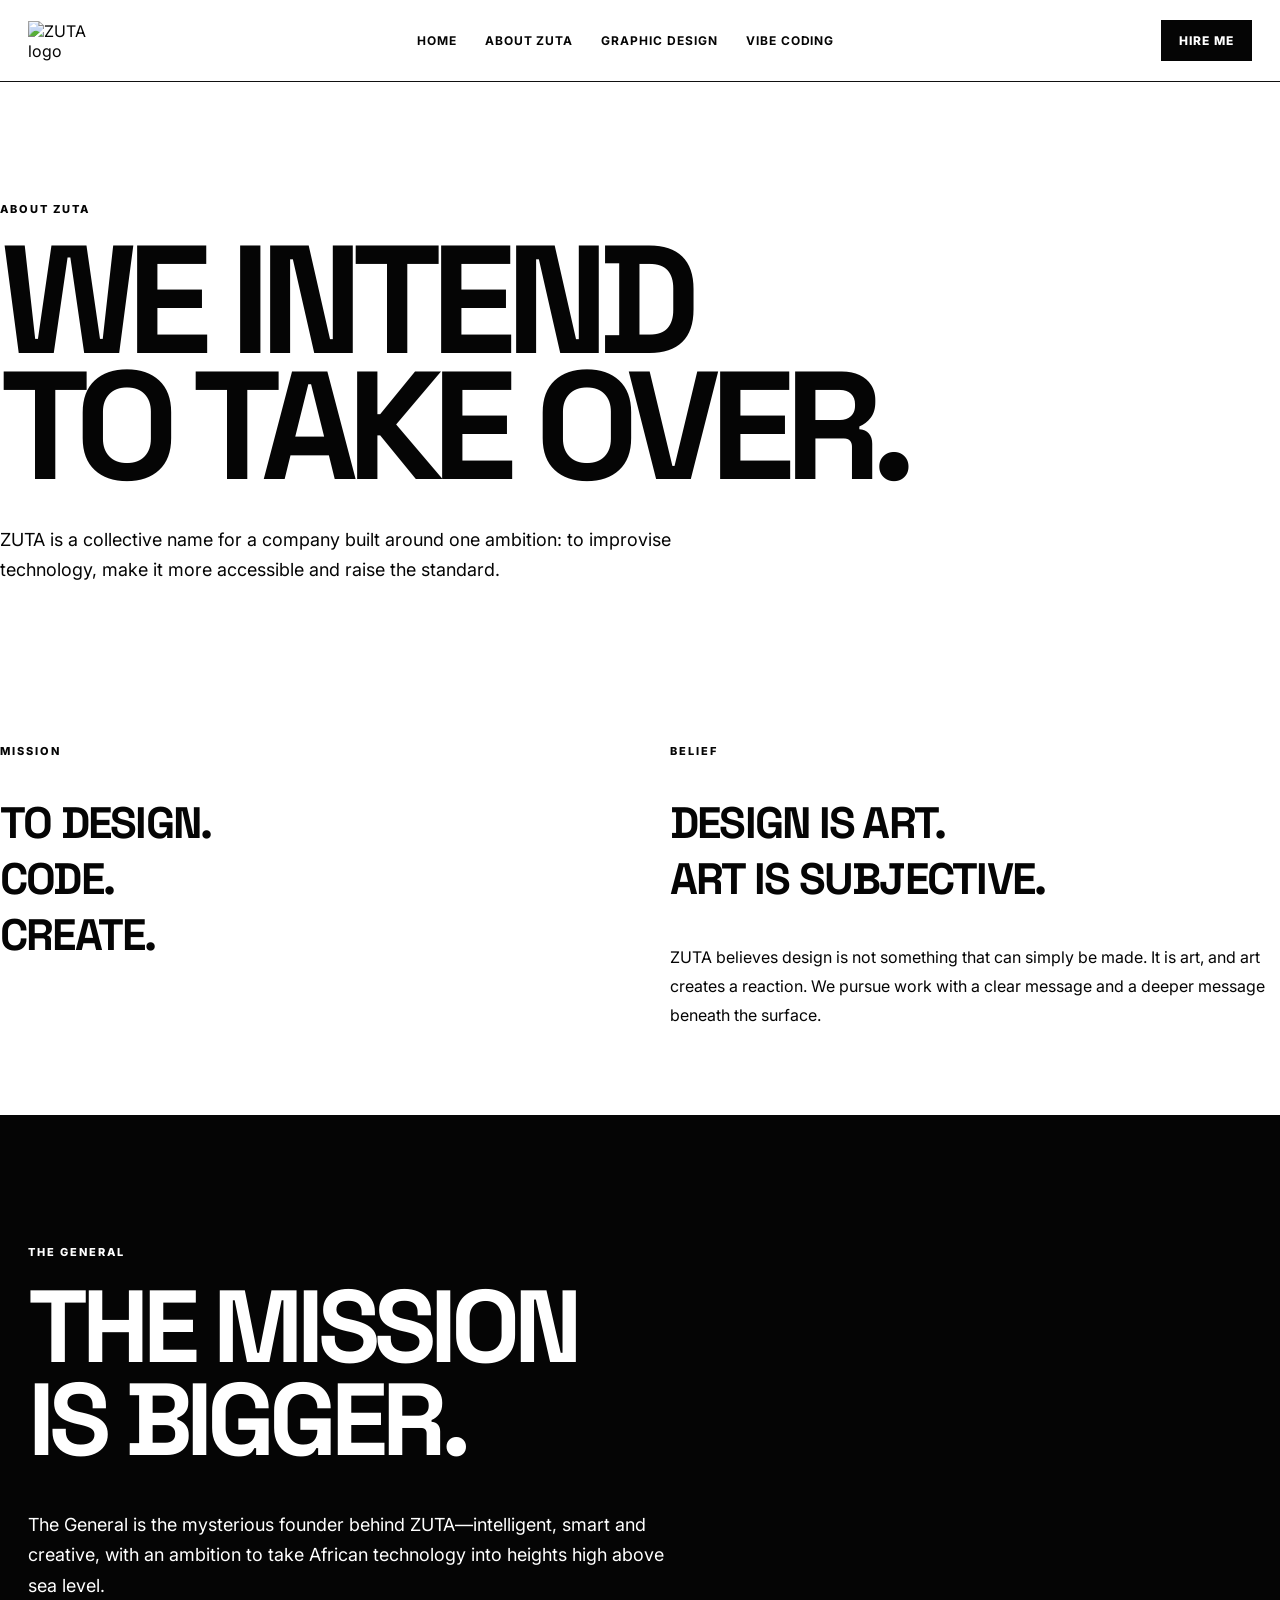
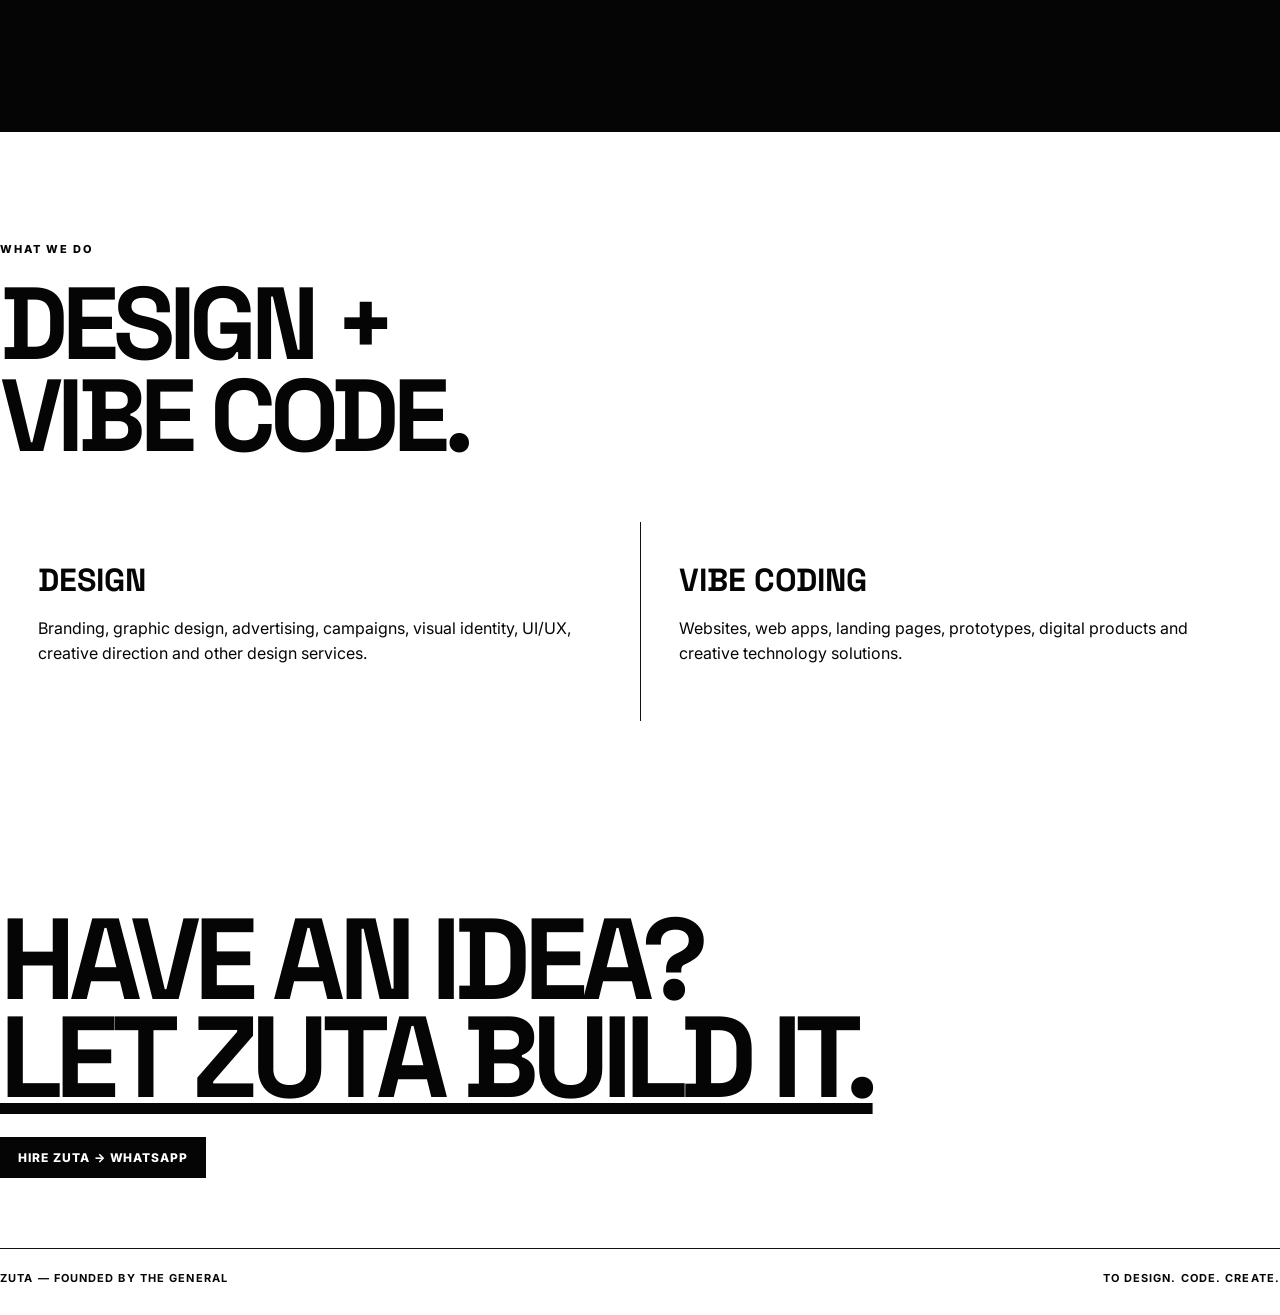
==== about.html @ d52c294c "Add files via upload" ====
<!doctype html><html lang="en"><head><meta charset="utf-8"><meta name="viewport" content="width=device-width,initial-scale=1"><title>About ZUTA — ZUTA</title><link rel="stylesheet" href="styles.css"></head><body><header class="nav wrap">
<a href="index.html"><img src="assets/logo.png" alt="ZUTA logo"></a>
<nav class="navlinks">
<a href="index.html">HOME</a><a href="about.html">ABOUT ZUTA</a><a href="graphic-design.html">GRAPHIC DESIGN</a><a href="vibe-coding.html">VIBE CODING</a>
</nav><a class="hire" href="https://wa.me/447735310361?text=Hi%20ZUTA%2C%20I%27d%20like%20to%20work%20with%20you.">HIRE ME</a><span class="mobile-menu">MENU</span>
</header>
<main>
<section class="pagehero wrap"><div class="label">ABOUT ZUTA</div><h1>WE INTEND<br>TO TAKE OVER.</h1><p>ZUTA is a collective name for a company built around one ambition: to improvise technology, make it more accessible and raise the standard.</p></section>
<section class="section wrap aboutgrid">
<div><div class="label">MISSION</div><h2>TO DESIGN.<br>CODE.<br>CREATE.</h2></div>
<div><div class="label">BELIEF</div><h2>DESIGN IS ART.<br>ART IS SUBJECTIVE.</h2><p>ZUTA believes design is not something that can simply be made. It is art, and art creates a reaction. We pursue work with a clear message and a deeper message beneath the surface.</p></div>
</section>
<section class="statement"><div class="wrap"><div class="label">THE GENERAL</div><h2>THE MISSION<br>IS BIGGER.</h2><p>The General is the mysterious founder behind ZUTA—intelligent, smart and creative, with an ambition to take African technology into heights high above sea level.</p></div></section>
<section class="section wrap"><div class="label">WHAT WE DO</div><h2 class="section-title">DESIGN +<br>VIBE CODE.</h2><div class="servicegrid">
<div class="service"><h3>DESIGN</h3><p>Branding, graphic design, advertising, campaigns, visual identity, UI/UX, creative direction and other design services.</p></div>
<div class="service"><h3>VIBE CODING</h3><p>Websites, web apps, landing pages, prototypes, digital products and creative technology solutions.</p></div>
</div></section>
</main>
<footer class="footer wrap">
<h2>HAVE AN IDEA?<br><u>LET ZUTA BUILD IT.</u></h2>
<a class="hire" href="https://wa.me/447735310361?text=Hi%20ZUTA%2C%20I%27d%20like%20to%20work%20with%20you." style="display:inline-block;margin-top:30px">HIRE ZUTA → WHATSAPP</a>
<div class="bottom"><span>ZUTA — FOUNDED BY THE GENERAL</span><span>TO DESIGN. CODE. CREATE.</span></div>
</footer></body></html>
---- styles.css ----
@import url('https://fonts.googleapis.com/css2?family=Inter:wght@400;500;600;700;800;900&family=Space+Grotesk:wght@500;600;700&display=swap');
*{box-sizing:border-box}html{scroll-behavior:smooth}body{margin:0;background:#fff;color:#050505;font-family:Inter,Arial,sans-serif}a{color:inherit;text-decoration:none}img{max-width:100%;display:block}.wrap{max-width:1280px;margin:auto;padding:0 28px}.nav{height:82px;display:flex;align-items:center;justify-content:space-between;border-bottom:1px solid #111}.nav img{width:62px;height:auto}.navlinks{display:flex;gap:28px;font-size:12px;font-weight:700;letter-spacing:.08em}.hire{background:#050505;color:#fff;padding:13px 18px;font-weight:800;font-size:12px;letter-spacing:.08em}.hero{min-height:calc(100vh - 82px);display:flex;flex-direction:column;justify-content:center;padding:70px 0}.eyebrow{font-size:12px;font-weight:800;letter-spacing:.18em;margin-bottom:24px}.hero h1{font-family:"Space Grotesk",sans-serif;font-size:clamp(70px,13vw,190px);line-height:.82;letter-spacing:-.075em;margin:0;max-width:1050px}.hero h1 span{display:block}.hero .sub{max-width:620px;font-size:18px;line-height:1.6;margin-top:42px}.hero .cta{display:inline-block;margin-top:28px;background:#050505;color:#fff;padding:17px 24px;font-weight:800;letter-spacing:.08em;font-size:12px}.statement{background:#050505;color:#fff;padding:130px 0}.statement h2,.section-title{font-family:"Space Grotesk",sans-serif;font-size:clamp(48px,8vw,112px);line-height:.9;letter-spacing:-.06em;margin:0}.statement p{max-width:650px;font-size:18px;line-height:1.7;margin:44px 0 0}.section{padding:110px 0}.label{font-size:11px;font-weight:800;letter-spacing:.18em;margin-bottom:22px}.workgrid{display:grid;grid-template-columns:repeat(2,1fr);gap:18px;margin-top:48px}.workcard{position:relative;overflow:hidden;background:#eee;min-height:300px}.workcard img{width:100%;height:100%;object-fit:cover;transition:transform .6s}.workcard:hover img{transform:scale(1.03)}.workcard:nth-child(3n){grid-column:span 2}.workmeta{padding:14px 0 5px;font-size:11px;font-weight:800;letter-spacing:.1em}.duo{display:grid;grid-template-columns:1fr 1fr;min-height:560px}.duo>div{padding:70px 50px;display:flex;flex-direction:column;justify-content:flex-end}.duo .black{background:#050505;color:#fff}.duo h3{font-family:"Space Grotesk";font-size:clamp(52px,7vw,100px);margin:0;letter-spacing:-.06em}.duo p{max-width:420px;line-height:1.6}.outline-btn{display:inline-block;border:1px solid currentColor;padding:14px 18px;margin-top:20px;width:max-content;font-size:11px;font-weight:800;letter-spacing:.1em}.general{background:#050505;color:#fff;padding:130px 0}.general h2{font-family:"Space Grotesk";font-size:clamp(60px,10vw,150px);line-height:.82;letter-spacing:-.07em;margin:0}.general p{max-width:650px;font-size:19px;line-height:1.7;margin-top:40px}.footer{padding:80px 0 30px}.footer h2{font-family:"Space Grotesk";font-size:clamp(50px,9vw,120px);line-height:.85;letter-spacing:-.06em;margin:0}.footer .bottom{display:flex;justify-content:space-between;border-top:1px solid #111;margin-top:70px;padding-top:22px;font-size:11px;font-weight:700;letter-spacing:.1em}.pagehero{padding:120px 0 70px}.pagehero h1{font-family:"Space Grotesk";font-size:clamp(70px,12vw,170px);line-height:.82;letter-spacing:-.07em;margin:0}.pagehero p{max-width:680px;font-size:18px;line-height:1.7;margin-top:35px}.aboutgrid{display:grid;grid-template-columns:1fr 1fr;gap:60px;padding:70px 0}.aboutgrid h2{font-family:"Space Grotesk";font-size:44px;letter-spacing:-.04em}.aboutgrid p{line-height:1.8}.servicegrid{display:grid;grid-template-columns:repeat(2,1fr);gap:1px;background:#111;margin-top:60px}.service{background:#fff;padding:38px}.service h3{font-family:"Space Grotesk";font-size:32px;margin:0 0 15px}.service p{line-height:1.6}.mobile-menu{display:none}
@media(max-width:800px){.wrap{padding:0 18px}.nav{height:72px}.nav img{width:52px}.navlinks{display:none}.mobile-menu{display:block;font-size:11px;font-weight:800}.hero{min-height:80vh;padding:55px 0}.hero h1{font-size:clamp(64px,19vw,120px)}.hero .sub{font-size:16px}.statement,.general{padding:85px 0}.section{padding:80px 0}.workgrid{grid-template-columns:1fr}.workcard:nth-child(3n){grid-column:auto}.duo{grid-template-columns:1fr}.duo>div{min-height:400px;padding:35px 25px}.aboutgrid{grid-template-columns:1fr;gap:20px;padding:40px 0}.servicegrid{grid-template-columns:1fr}.footer .bottom{flex-direction:column;gap:15px}}
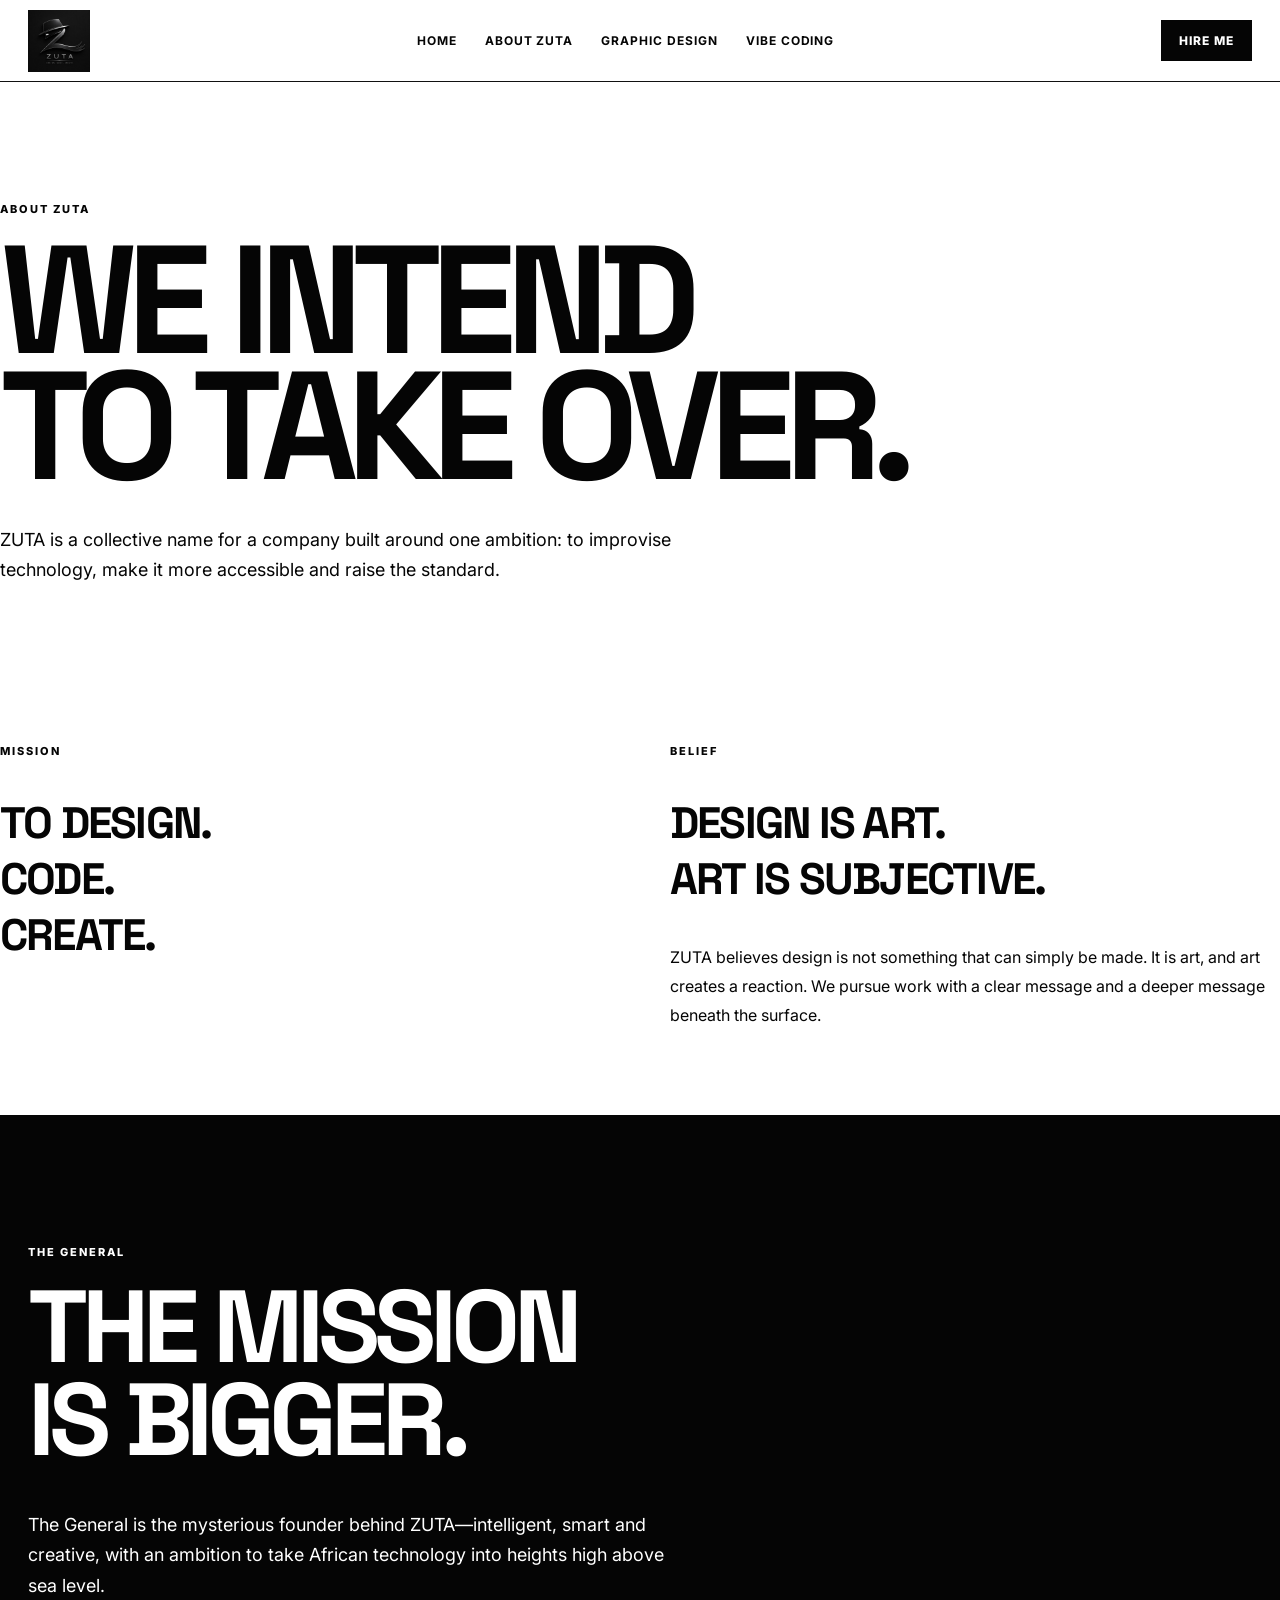
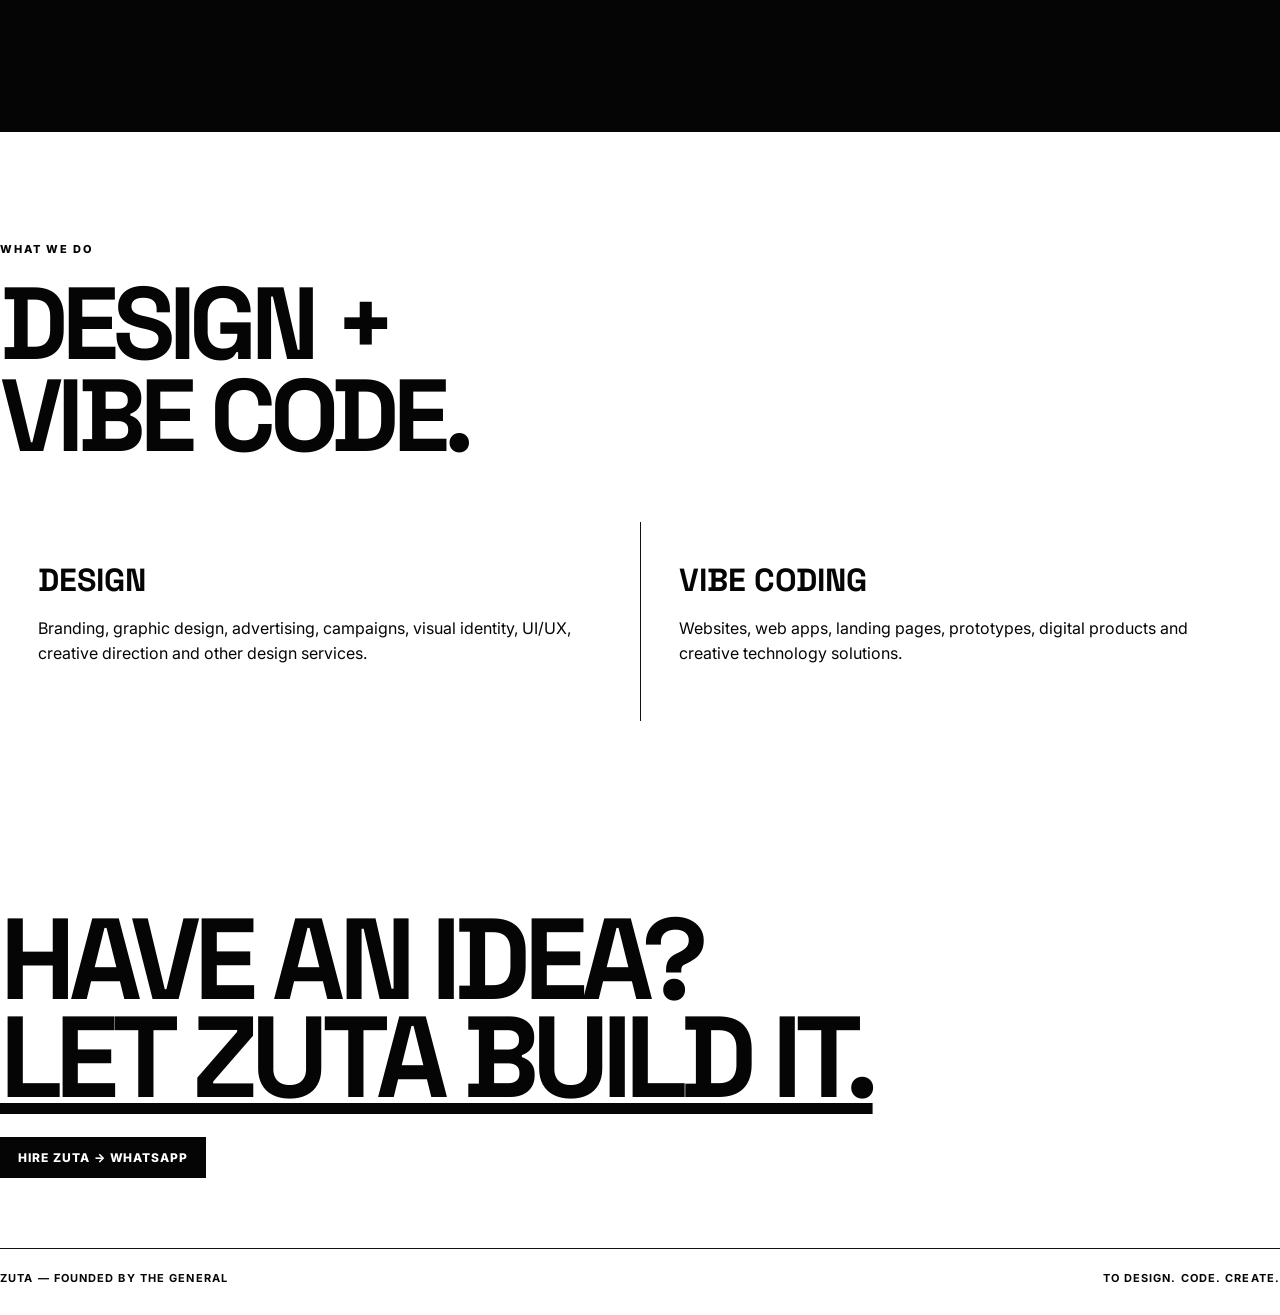
==== commit e3dd1aa6: "Update logo image source in about.html" ====
--- a/about.html
+++ b/about.html
@@ -1,5 +1,5 @@
 <!doctype html><html lang="en"><head><meta charset="utf-8"><meta name="viewport" content="width=device-width,initial-scale=1"><title>About ZUTA — ZUTA</title><link rel="stylesheet" href="styles.css"></head><body><header class="nav wrap">
-<a href="index.html"><img src="assets/logo.png" alt="ZUTA logo"></a>
+<a href="index.html"><img src="logo.png" alt="ZUTA logo"></a>
 <nav class="navlinks">
 <a href="index.html">HOME</a><a href="about.html">ABOUT ZUTA</a><a href="graphic-design.html">GRAPHIC DESIGN</a><a href="vibe-coding.html">VIBE CODING</a>
 </nav><a class="hire" href="https://wa.me/447735310361?text=Hi%20ZUTA%2C%20I%27d%20like%20to%20work%20with%20you.">HIRE ME</a><span class="mobile-menu">MENU</span>
@@ -20,4 +20,4 @@
 <h2>HAVE AN IDEA?<br><u>LET ZUTA BUILD IT.</u></h2>
 <a class="hire" href="https://wa.me/447735310361?text=Hi%20ZUTA%2C%20I%27d%20like%20to%20work%20with%20you." style="display:inline-block;margin-top:30px">HIRE ZUTA → WHATSAPP</a>
 <div class="bottom"><span>ZUTA — FOUNDED BY THE GENERAL</span><span>TO DESIGN. CODE. CREATE.</span></div>
-</footer></body></html>+</footer></body></html>
